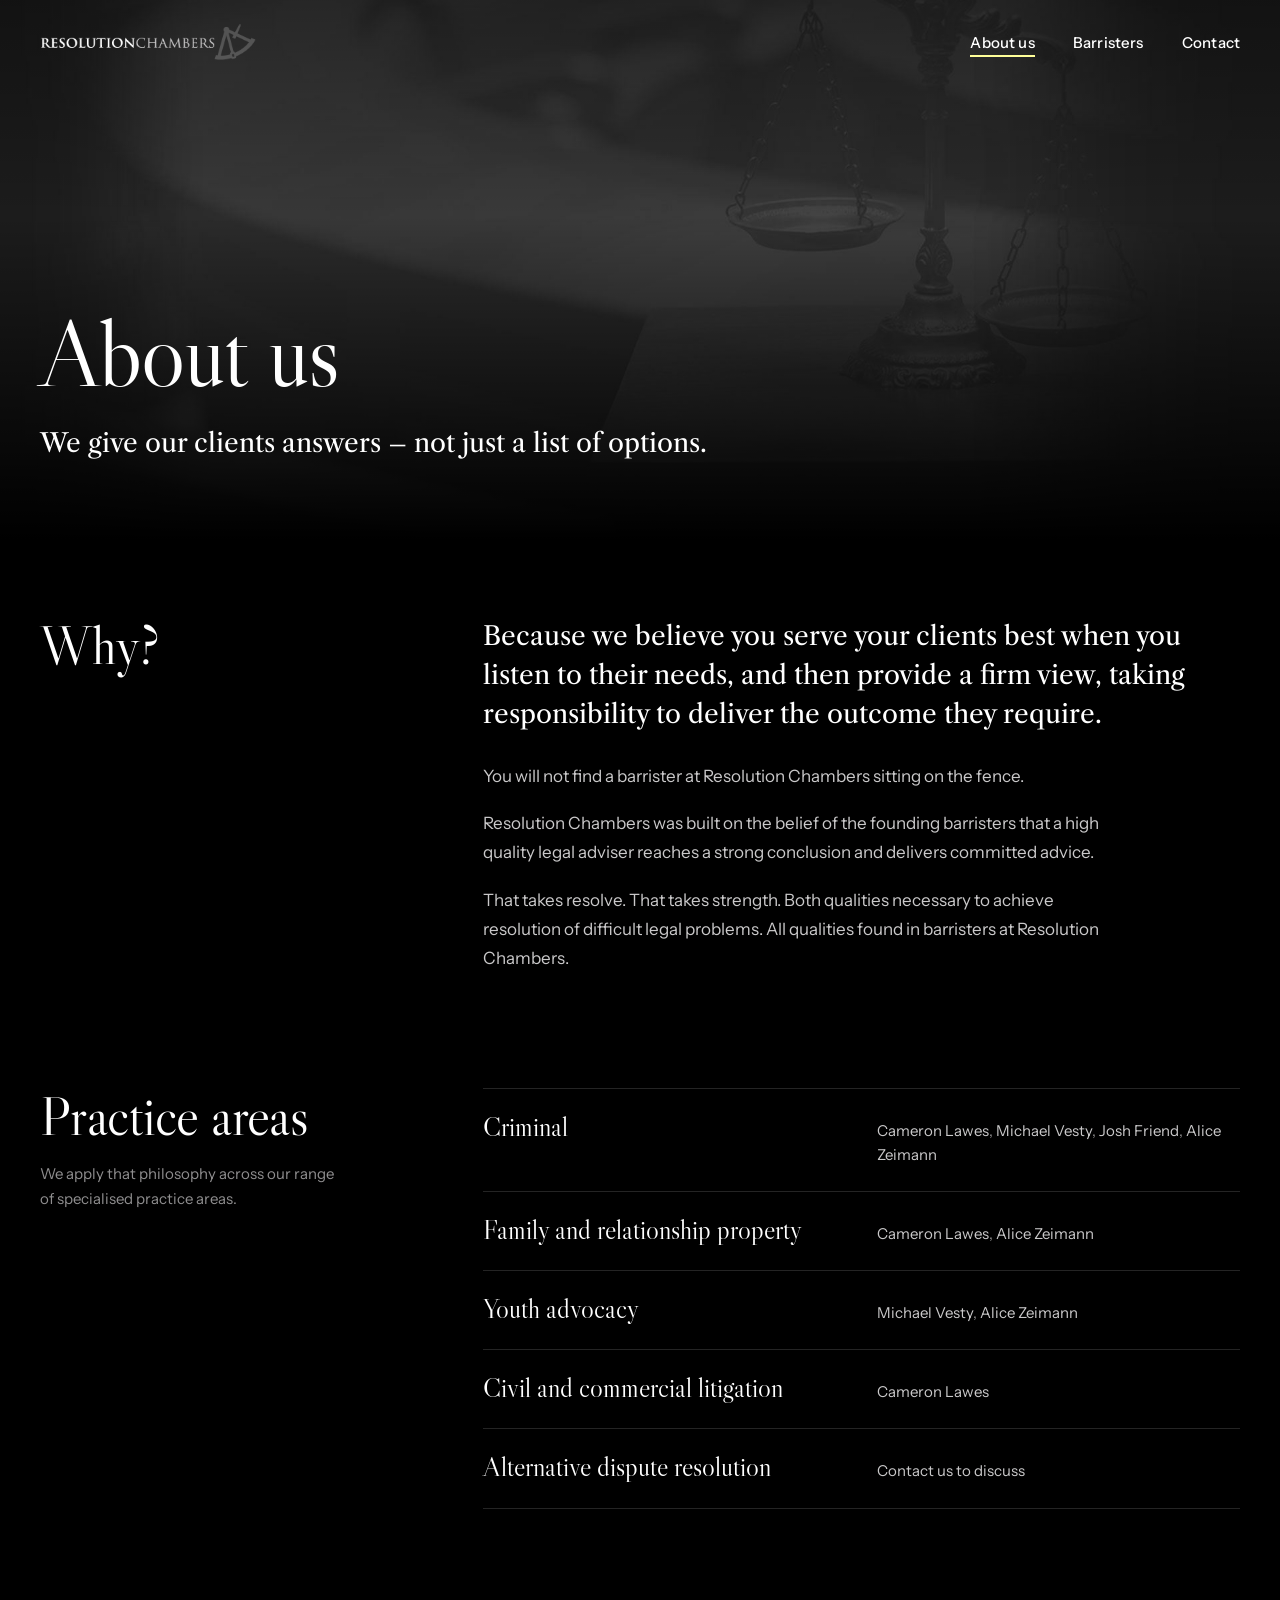
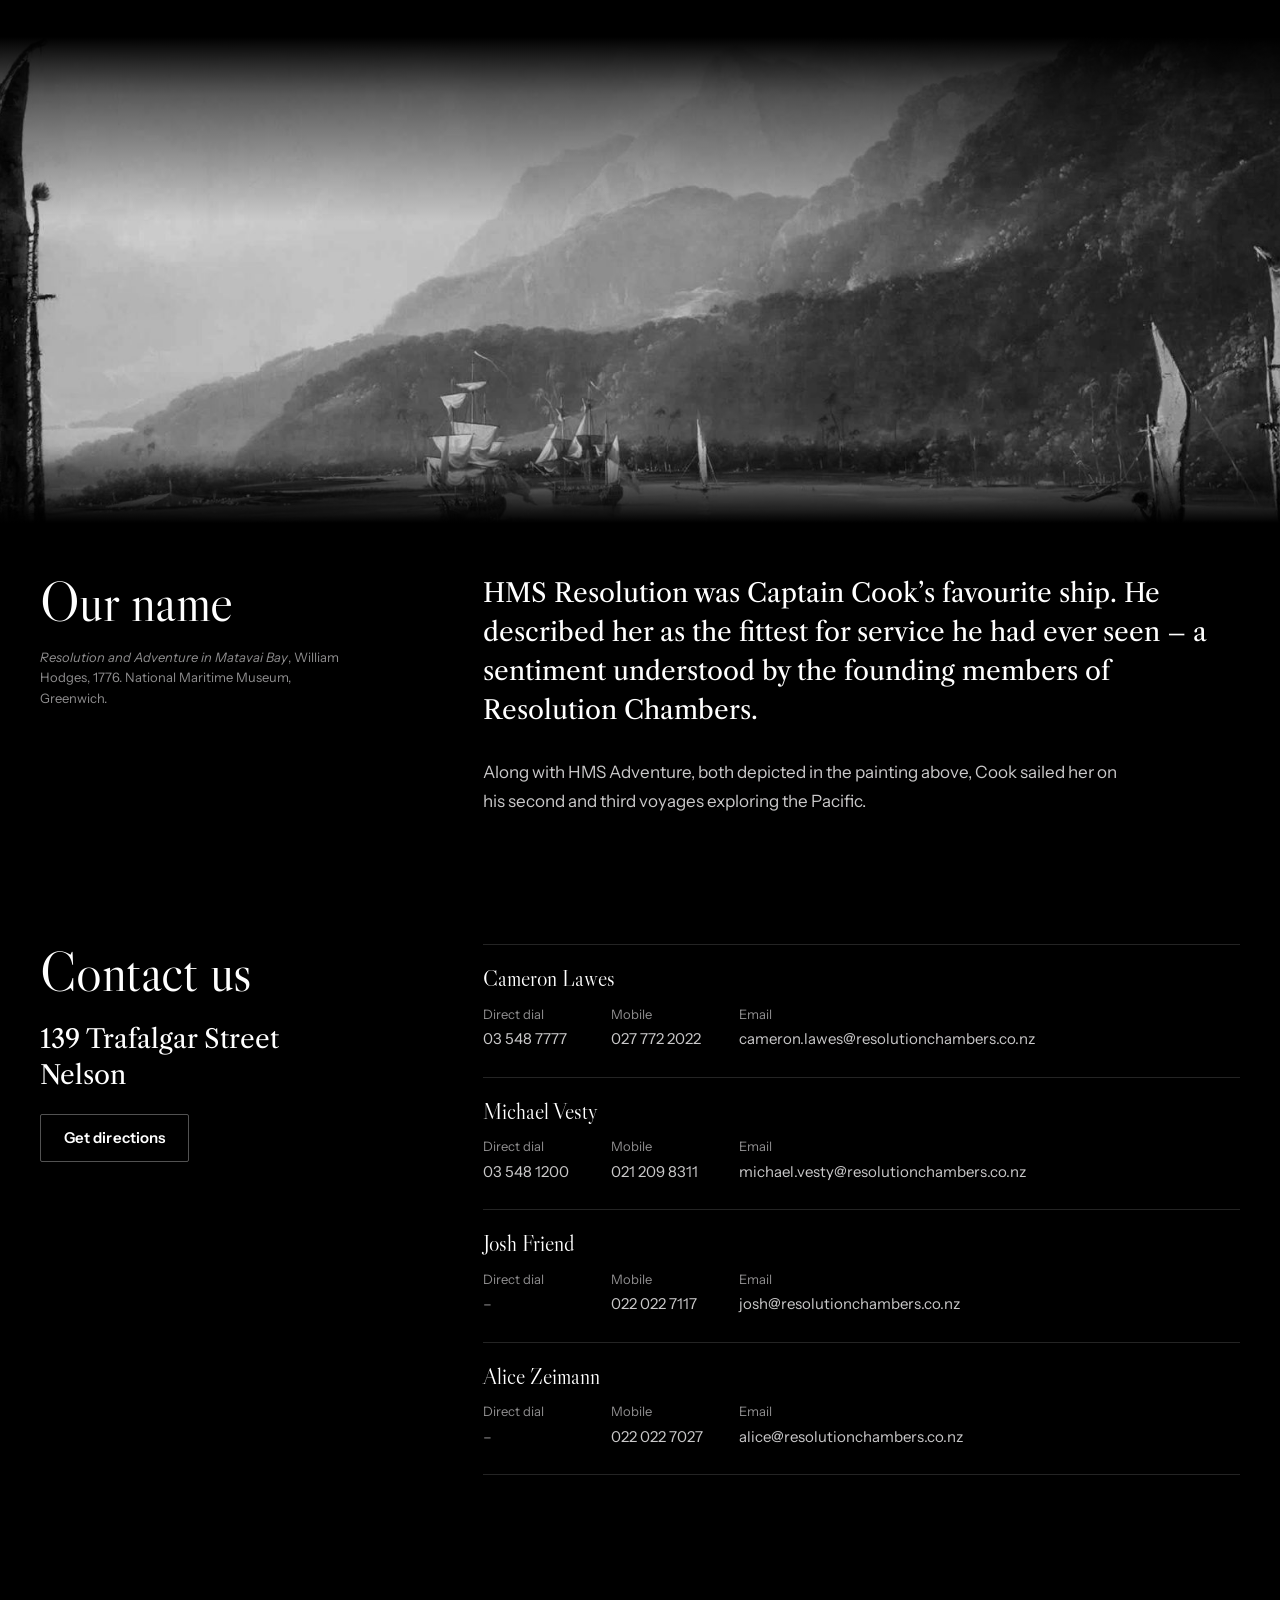
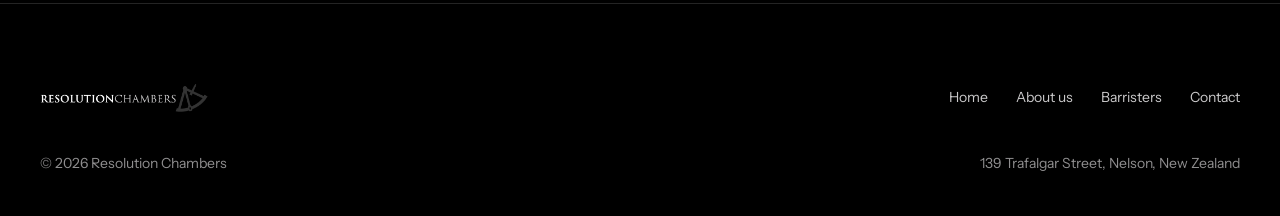
==== about-us/index.html @ 5c1d5c44 "Add Resolution Chambers website redesign Static rebuild of resolutionchambers.co.nz keeping the orig" ====
<!doctype html>
<html lang="en-NZ">
<head>
<meta charset="utf-8">
<meta name="viewport" content="width=device-width, initial-scale=1">
<title>About us | Resolution Chambers, Nelson</title>
<meta name="description" content="We give our clients answers – not just a list of options. Barristers at 139 Trafalgar Street, Nelson, New Zealand.">
<link rel="canonical" href="https://www.resolutionchambers.co.nz/about-us/">
<meta property="og:type" content="website">
<meta property="og:site_name" content="Resolution Chambers">
<meta property="og:title" content="About us | Resolution Chambers, Nelson">
<meta property="og:description" content="We give our clients answers – not just a list of options. Barristers at 139 Trafalgar Street, Nelson, New Zealand.">
<meta property="og:url" content="https://www.resolutionchambers.co.nz/about-us/">
<meta property="og:image" content="https://www.resolutionchambers.co.nz/assets/img/gavel.jpg">
<meta name="theme-color" content="#000000">
<meta name="google-site-verification" content="DSrnFOzZJb9479gYQ9J6IkPPPJF0Ms5piNQ1LV9JDBE">
<link rel="icon" href="../assets/img/favicon.png" type="image/png">
<link rel="apple-touch-icon" href="../assets/img/apple-touch-icon.png">
<link rel="preconnect" href="https://fonts.googleapis.com">
<link rel="preconnect" href="https://fonts.gstatic.com" crossorigin>
<link rel="stylesheet" href="https://fonts.googleapis.com/css2?family=Instrument+Sans:wght@400;500;600&amp;family=Libre+Caslon+Display&amp;family=Libre+Caslon+Text:ital@0;1&amp;display=swap">
<link rel="stylesheet" href="../assets/css/site.css">
<script>document.documentElement.classList.add('js');setTimeout(function(){document.documentElement.classList.add('is-ready')},2000);</script>
<script src="../assets/js/site.js" defer></script>
</head>
<body>
<a class="skip" href="#main">Skip to content</a>

<header class="site-header" data-header>
  <div class="wrap header-inner">
    <a class="brand" href="../"><img src="../assets/img/logo.png" alt="Resolution Chambers" width="600" height="100"></a>
    <nav class="nav" aria-label="Main">
      <ul>
          <li><a href="../about-us/" aria-current="page">About us</a></li>
          <li><a href="../barristers/">Barristers</a></li>
          <li><a href="../contact/">Contact</a></li>
      </ul>
    </nav>
    <button class="menu-toggle" type="button" aria-expanded="false" aria-controls="menu" data-menu-toggle>
      <span data-menu-label>Menu</span><span class="menu-icon" aria-hidden="true"></span>
    </button>
  </div>
</header>

<div class="menu" id="menu">
  <ul class="menu-links">
    <li><a href="../" style="--i:0">Home</a></li>
    <li><a href="../about-us/" aria-current="page" style="--i:1">About us</a></li>
    <li><a href="../barristers/" style="--i:2">Barristers</a></li>
    <li><a href="../contact/" style="--i:3">Contact</a></li>
  </ul>
  <div class="menu-foot">
    <address>139 Trafalgar Street, Nelson</address>
    <a class="link" href="https://www.google.com/maps/search/?api=1&amp;query=139+Trafalgar+Street+Nelson+New+Zealand" target="_blank" rel="noopener">Get directions</a>
  </div>
</div>

<main id="main">
  <section class="page-head">
    <div class="page-head-media"><img src="../assets/img/scales.jpg" alt="" width="1920" height="1200"></div>
    <div class="wrap">
      <h1>About us</h1>
      <p class="lede">We give our clients answers – not just a list of options.</p>
    </div>
  </section>

  <section class="section" aria-labelledby="why-title">
    <div class="wrap">
      <div class="split">
        <div class="split-head"><h2 id="why-title">Why?</h2></div>
        <div>
          <p class="lede">Because we believe you serve your clients best when you listen to their needs, and then provide a firm view, taking responsibility to deliver the outcome they require.</p>
          <div class="prose">
            <p>You will not find a barrister at Resolution Chambers sitting on the fence.</p>
            <p>Resolution Chambers was built on the belief of the founding barristers that a high quality legal adviser reaches a strong conclusion and delivers committed advice.</p>
            <p>That takes resolve. That takes strength. Both qualities necessary to achieve resolution of difficult legal problems. All qualities found in barristers at Resolution Chambers.</p>
          </div>
        </div>
      </div>
      <div class="split">
        <div class="split-head">
          <h2>Practice areas</h2>
          <p class="note">We apply that philosophy across our range of specialised practice areas.</p>
        </div>
        <ul class="areas">
        <li><span class="area-name">Criminal</span><span class="area-who"><a href="../cameron-lawes/">Cameron Lawes</a>, <a href="../michael-vesty/">Michael Vesty</a>, <a href="../josh-friend/">Josh Friend</a>, <a href="../alice-zeimann/">Alice Zeimann</a></span></li>
        <li><span class="area-name">Family and relationship property</span><span class="area-who"><a href="../cameron-lawes/">Cameron Lawes</a>, <a href="../alice-zeimann/">Alice Zeimann</a></span></li>
        <li><span class="area-name">Youth advocacy</span><span class="area-who"><a href="../michael-vesty/">Michael Vesty</a>, <a href="../alice-zeimann/">Alice Zeimann</a></span></li>
        <li><span class="area-name">Civil and commercial litigation</span><span class="area-who"><a href="../cameron-lawes/">Cameron Lawes</a></span></li>
        <li><span class="area-name">Alternative dispute resolution</span><span class="area-who"><a href="../contact/">Contact us to discuss</a></span></li>
      </ul>
      </div>
    </div>
  </section>

  <section class="ship" aria-labelledby="ship-title">
    <div class="ship-media">
      <img src="../assets/img/resolution-band.jpg" alt="HMS Resolution and HMS Adventure at anchor in Matavai Bay, Tahiti, beneath steep green mountains, with outrigger canoes nearby." width="2000" height="592" loading="lazy">
    </div>
    <div class="wrap split ship-body">
      <div class="split-head">
        <h2 id="ship-title">Our name</h2>
        <p class="caption"><em>Resolution and Adventure in Matavai Bay</em>, William Hodges, 1776. National Maritime Museum, Greenwich.</p>
      </div>
      <div>
        <p class="lede">HMS Resolution was Captain Cook’s favourite ship. He described her as the fittest for service he had ever seen – a sentiment understood by the founding members of Resolution Chambers.</p>
        <div class="prose"><p>Along with HMS Adventure, both depicted in the painting above, Cook sailed her on his second and third voyages exploring the Pacific.</p></div>
      </div>
    </div>
  </section>

  <section class="section" aria-labelledby="contact-title">
    <div class="wrap split">
      <div class="split-head visit">
        <h2 id="contact-title">Contact us</h2>
        <address>139 Trafalgar Street<br>Nelson</address>
        <div class="btn-row"><a class="btn btn--ghost" href="https://www.google.com/maps/search/?api=1&amp;query=139+Trafalgar+Street+Nelson+New+Zealand" target="_blank" rel="noopener">Get directions</a></div>
      </div>
      <div class="directory-wrap">
        <div class="dir-head" aria-hidden="true"><span>Barrister</span><span>Direct dial</span><span>Mobile</span><span>Email</span></div>
        <ul class="directory">
        <li class="dir-row">
          <p class="dir-name"><a href="../cameron-lawes/">Cameron Lawes</a></p>
          <p class="dir-item"><span class="dir-label">Direct dial</span><a href="tel:+6435487777">03 548 7777</a></p>
          <p class="dir-item"><span class="dir-label">Mobile</span><a href="tel:+64277722022">027 772 2022</a></p>
          <p class="dir-item dir-item--email"><span class="dir-label">Email</span><a href="mailto:cameron.lawes@resolutionchambers.co.nz">cameron.lawes@resolutionchambers.co.nz</a></p>
        </li>
        <li class="dir-row">
          <p class="dir-name"><a href="../michael-vesty/">Michael Vesty</a></p>
          <p class="dir-item"><span class="dir-label">Direct dial</span><a href="tel:+6435481200">03 548 1200</a></p>
          <p class="dir-item"><span class="dir-label">Mobile</span><a href="tel:+64212098311">021 209 8311</a></p>
          <p class="dir-item dir-item--email"><span class="dir-label">Email</span><a href="mailto:michael.vesty@resolutionchambers.co.nz">michael.vesty@resolutionchambers.co.nz</a></p>
        </li>
        <li class="dir-row">
          <p class="dir-name"><a href="../josh-friend/">Josh Friend</a></p>
          <p class="dir-item dir-item--empty"><span class="dir-label">Direct dial</span><span>–</span></p>
          <p class="dir-item"><span class="dir-label">Mobile</span><a href="tel:+64220227117">022 022 7117</a></p>
          <p class="dir-item dir-item--email"><span class="dir-label">Email</span><a href="mailto:josh@resolutionchambers.co.nz">josh@resolutionchambers.co.nz</a></p>
        </li>
        <li class="dir-row">
          <p class="dir-name"><a href="../alice-zeimann/">Alice Zeimann</a></p>
          <p class="dir-item dir-item--empty"><span class="dir-label">Direct dial</span><span>–</span></p>
          <p class="dir-item"><span class="dir-label">Mobile</span><a href="tel:+64220227027">022 022 7027</a></p>
          <p class="dir-item dir-item--email"><span class="dir-label">Email</span><a href="mailto:alice@resolutionchambers.co.nz">alice@resolutionchambers.co.nz</a></p>
        </li>
        </ul>
      </div>
    </div>
  </section>
</main>

<footer class="site-footer">
  <div class="wrap">
    <div class="footer-top">
      <a class="brand" href="../"><img src="../assets/img/logo.png" alt="Resolution Chambers" width="600" height="100" loading="lazy"></a>
      <nav class="footer-nav" aria-label="Footer">
        <ul>
          <li><a href="../">Home</a></li>
          <li><a href="../about-us/">About us</a></li>
          <li><a href="../barristers/">Barristers</a></li>
          <li><a href="../contact/">Contact</a></li>
        </ul>
      </nav>
    </div>
    <div class="footer-bottom">
      <p>© 2026 Resolution Chambers</p>
      <address>139 Trafalgar Street, Nelson, New Zealand</address>
    </div>
  </div>
</footer>
</body>
</html>
---- assets/css/site.css ----
/* ==========================================================================
   Resolution Chambers
   Palette carried over from the original site: black, white, logo grey and
   the pale yellow accent. Yellow is reserved for "you are here" and actions.
   ========================================================================== */

:root {
  --black: #000;
  --raised: #141414;
  --white: #fff;
  --stone: #cac9ca;        /* the grey of "CHAMBERS" in the logo */
  --ash: #8f8e8f;
  --lemon: #ffff99;        /* original accent */
  --rule: rgba(255, 255, 255, 0.14);
  --rule-strong: rgba(255, 255, 255, 0.32);

  --display: "Libre Caslon Display", "Libre Caslon Text", Georgia, "Times New Roman", serif;
  --serif: "Libre Caslon Text", Georgia, "Times New Roman", serif;
  --sans: "Instrument Sans", system-ui, -apple-system, "Segoe UI", Roboto, sans-serif;

  --h1: clamp(2.875rem, 1.5rem + 5.4vw, 6.25rem);
  --h2: clamp(2.125rem, 1.55rem + 2.3vw, 3.5rem);
  --h3: clamp(1.375rem, 1.2rem + 0.6vw, 1.75rem);
  --lede: clamp(1.25rem, 1.1rem + 0.7vw, 1.625rem);

  --wrap: 1240px;
  --gutter: clamp(16px, 4vw, 40px);
  --section: clamp(72px, 10vw, 144px);
  --header-h: 72px;

  --ease-out: cubic-bezier(0.22, 1, 0.36, 1);
  --ease-in: cubic-bezier(0.55, 0, 1, 0.45);
}

@media (min-width: 768px) {
  :root { --header-h: 84px; }
}

/* Base ------------------------------------------------------------------- */

*, *::before, *::after { box-sizing: border-box; }

html {
  -webkit-text-size-adjust: 100%;
  text-size-adjust: 100%;
  background: var(--black);
}

body {
  margin: 0;
  background: var(--black);
  color: var(--stone);
  font: 400 1.0625rem/1.7 var(--sans);
  -webkit-font-smoothing: antialiased;
  -moz-osx-font-smoothing: grayscale;
  overflow-x: clip;
}

img { display: block; max-width: 100%; height: auto; }
a { color: inherit; }
p, figure, blockquote, address { margin: 0; }
address { font-style: normal; }

h1, h2, h3 {
  margin: 0;
  color: var(--white);
  font-family: var(--display);
  font-weight: 400;
  text-wrap: balance;
}

::selection { background: var(--lemon); color: var(--black); }

:focus-visible {
  outline: 2px solid var(--lemon);
  outline-offset: 4px;
  border-radius: 1px;
}

.sr-only {
  position: absolute !important;
  width: 1px; height: 1px;
  padding: 0; margin: -1px;
  overflow: hidden; clip: rect(0 0 0 0);
  white-space: nowrap; border: 0;
}

.skip {
  position: fixed;
  top: 12px; left: 12px;
  z-index: 100;
  padding: 10px 16px;
  background: var(--lemon);
  color: var(--black);
  font-weight: 600;
  text-decoration: none;
  transform: translateY(-160%);
  transition: transform 0.2s var(--ease-out);
}
.skip:focus-visible { transform: none; }

.wrap {
  width: 100%;
  max-width: calc(var(--wrap) + var(--gutter) * 2);
  margin-inline: auto;
  padding-inline: var(--gutter);
}

/* Page-to-page cross-fade (browsers without support just navigate) */
@view-transition { navigation: auto; }
::view-transition-old(root) { animation: vt-out 0.18s var(--ease-in) both; }
::view-transition-new(root) { animation: vt-in 0.36s var(--ease-out) both; }
@keyframes vt-out { to { opacity: 0; } }
@keyframes vt-in { from { opacity: 0; } }

/* Links & buttons ---------------------------------------------------------- */

.link,
.prose a {
  color: var(--white);
  text-decoration: underline;
  text-decoration-thickness: 1px;
  text-underline-offset: 0.24em;
  text-decoration-color: rgba(255, 255, 153, 0.45);
  transition: text-decoration-color 0.2s ease;
}

@media (hover: hover) {
  .link:hover,
  .prose a:hover { text-decoration-color: var(--lemon); }
}

.btn {
  display: inline-flex;
  align-items: center;
  justify-content: center;
  min-height: 48px;
  max-width: 100%;
  padding: 0.8em 1.5em;
  border: 1px solid transparent;
  border-radius: 2px;
  font: 600 0.9375rem/1.2 var(--sans);
  letter-spacing: 0.01em;
  text-decoration: none;
  white-space: nowrap;
  cursor: pointer;
  transition: transform 0.16s var(--ease-out), background-color 0.2s ease, border-color 0.2s ease;
}

.btn:active { transform: translateY(1px) scale(0.985); }

.btn--primary { background: var(--lemon); color: var(--black); }
.btn--ghost { border-color: var(--rule-strong); color: var(--white); }

@media (hover: hover) {
  .btn--primary:hover { background: var(--white); }
  .btn--ghost:hover { border-color: var(--white); background: rgba(255, 255, 255, 0.06); }
}

.btn-row {
  display: flex;
  flex-wrap: wrap;
  gap: 12px;
}

/* Header ------------------------------------------------------------------ */

.site-header {
  position: fixed;
  inset: 0 0 auto;
  z-index: 50;
  view-transition-name: site-header;
}

.site-header::before {
  content: "";
  position: absolute;
  inset: 0;
  z-index: -1;
  background: rgba(0, 0, 0, 0.8);
  -webkit-backdrop-filter: saturate(1.1) blur(14px);
  backdrop-filter: saturate(1.1) blur(14px);
  border-bottom: 1px solid var(--rule);
  opacity: 0;
  transition: opacity 0.35s var(--ease-out);
}

.site-header.is-scrolled::before { opacity: 1; }
.menu-open .site-header::before { opacity: 0; }

.header-inner {
  display: flex;
  align-items: center;
  justify-content: space-between;
  gap: 24px;
  height: var(--header-h);
}

.brand {
  display: inline-flex;
  align-items: center;
  min-height: 44px;
  flex-shrink: 1;
  min-width: 0;
}

.brand img {
  height: 28px;
  width: auto;
}

@media (min-width: 768px) {
  .brand img { height: 36px; }
}

.nav { display: none; }

.nav ul {
  display: flex;
  gap: clamp(24px, 3vw, 44px);
  margin: 0;
  padding: 0;
  list-style: none;
}

.nav a {
  position: relative;
  display: inline-flex;
  align-items: center;
  min-height: 44px;
  color: var(--white);
  font: 500 0.9375rem/1 var(--sans);
  letter-spacing: 0.01em;
  text-decoration: none;
}

/* The original site marked the current page with a yellow underline; kept. */
.nav a::after {
  content: "";
  position: absolute;
  left: 0; right: 0; bottom: 7px;
  height: 2px;
  background: var(--lemon);
  transform: scaleX(0);
  transform-origin: left center;
  transition: transform 0.35s var(--ease-out);
}

.nav a[aria-current]::after { transform: scaleX(1); }

@media (hover: hover) {
  .nav a:hover::after { transform: scaleX(1); }
}

.nav a:active { opacity: 0.7; }

.menu-toggle {
  display: inline-flex;
  align-items: center;
  gap: 12px;
  min-height: 44px;
  margin-right: -4px;
  padding: 0 4px;
  border: 0;
  background: none;
  color: var(--white);
  font: 500 0.9375rem/1 var(--sans);
  cursor: pointer;
}

.menu-icon {
  position: relative;
  width: 22px;
  height: 10px;
}

.menu-icon::before,
.menu-icon::after {
  content: "";
  position: absolute;
  left: 0;
  width: 100%;
  height: 1.5px;
  background: currentColor;
  transition: transform 0.35s var(--ease-out);
}

.menu-icon::before { top: 0; }
.menu-icon::after { bottom: 0; }

.menu-toggle[aria-expanded="true"] .menu-icon::before { transform: translateY(4.25px) rotate(45deg); }
.menu-toggle[aria-expanded="true"] .menu-icon::after { transform: translateY(-4.25px) rotate(-45deg); }

@media (min-width: 768px) {
  .nav { display: block; }
  .menu-toggle { display: none; }
}

/* Mobile menu ------------------------------------------------------------- */

.menu {
  position: fixed;
  inset: 0;
  z-index: 40;
  display: flex;
  flex-direction: column;
  justify-content: space-between;
  gap: 32px;
  padding: calc(var(--header-h) + 24px) var(--gutter) 32px;
  background: var(--black);
  overflow-y: auto;
  opacity: 0;
  visibility: hidden;
  transition: opacity 0.2s var(--ease-in), visibility 0s linear 0.2s;
}

.menu.is-open {
  opacity: 1;
  visibility: visible;
  transition: opacity 0.3s var(--ease-out), visibility 0s;
}

.menu-links {
  margin: 0;
  padding: 0;
  list-style: none;
}

.menu-links a {
  display: inline-block;
  padding: 6px 0;
  color: var(--white);
  font: 400 clamp(2.25rem, 9vw, 3rem)/1.15 var(--display);
  text-decoration: none;
  opacity: 0;
  transform: translateY(14px);
  transition: opacity 0.2s var(--ease-in), transform 0.2s var(--ease-in);
}

.menu-links a[aria-current] {
  text-decoration: underline;
  text-decoration-color: var(--lemon);
  text-decoration-thickness: 2px;
  text-underline-offset: 0.2em;
}

.menu.is-open .menu-links a {
  opacity: 1;
  transform: none;
  transition: opacity 0.5s var(--ease-out), transform 0.5s var(--ease-out);
  transition-delay: calc(var(--i, 0) * 45ms + 60ms);
}

.menu-foot {
  display: grid;
  gap: 16px;
  padding-top: 24px;
  border-top: 1px solid var(--rule);
  font-size: 0.9375rem;
}

@media (min-width: 768px) {
  .menu { display: none; }
}

/* Hero -------------------------------------------------------------------- */

.hero {
  position: relative;
  isolation: isolate;
  display: flex;
  align-items: flex-end;
  min-height: max(620px, min(100svh, 1000px));
  overflow: hidden;
}

.hero-media {
  position: absolute;
  inset: 0;
  z-index: -1;
}

.hero-media img {
  width: 100%;
  height: 100%;
  object-fit: cover;
  object-position: 72% 30%;
}

.hero-media::after {
  content: "";
  position: absolute;
  inset: 0;
  background:
    linear-gradient(180deg, rgba(0, 0, 0, 0.55) 0%, rgba(0, 0, 0, 0) 20%, rgba(0, 0, 0, 0.35) 55%, #000 100%),
    linear-gradient(90deg, rgba(0, 0, 0, 0.7) 0%, rgba(0, 0, 0, 0.25) 60%, rgba(0, 0, 0, 0) 100%);
}

@media (min-width: 900px) {
  .hero-media::after {
    background:
      linear-gradient(180deg, rgba(0, 0, 0, 0.5) 0%, rgba(0, 0, 0, 0) 18%, rgba(0, 0, 0, 0) 60%, #000 100%),
      linear-gradient(90deg, rgba(0, 0, 0, 0.9) 0%, rgba(0, 0, 0, 0.62) 38%, rgba(0, 0, 0, 0.1) 72%, rgba(0, 0, 0, 0) 100%);
  }
}

.hero-inner {
  padding-top: calc(var(--header-h) + 48px);
}

.hero-title {
  font-size: var(--h1);
  line-height: 1;
  letter-spacing: -0.012em;
  text-wrap: initial;
}

.hero-title .line {
  display: block;
  overflow: hidden;
  padding-bottom: 0.1em;
  margin-bottom: -0.1em;
}

.hero-title .line > span { display: block; }

.hero-sub {
  max-width: 40ch;
  margin-top: 28px;
  font-size: clamp(1.0625rem, 1rem + 0.3vw, 1.25rem);
  line-height: 1.6;
}

.hero-actions { margin-top: 32px; }

.hero-foot {
  display: flex;
  flex-wrap: wrap;
  justify-content: space-between;
  gap: 8px 24px;
  margin-top: clamp(56px, 9vh, 104px);
  padding: 20px 0 28px;
  border-top: 1px solid var(--rule);
  font-size: 0.9375rem;
}

.hero-foot address { color: var(--white); }

/* Hero entrance: the one orchestrated moment on the site */
.js .hero-title .line > span { transform: translateY(105%); }
.js .hero-fade { opacity: 0; transform: translateY(10px); }
.js .hero-media img { transform: scale(1.06); }

.js.is-ready .hero-title .line > span {
  transform: none;
  transition: transform 1.1s var(--ease-out);
  transition-delay: calc(var(--i, 0) * 90ms + 80ms);
}

.js.is-ready .hero-fade {
  opacity: 1;
  transform: none;
  transition: opacity 0.9s var(--ease-out) 0.55s, transform 0.9s var(--ease-out) 0.55s;
}

.js.is-ready .hero-media img {
  transform: none;
  transition: transform 2.6s var(--ease-out);
}

/* Inner page head --------------------------------------------------------- */

.page-head {
  position: relative;
  isolation: isolate;
  display: flex;
  align-items: flex-end;
  min-height: clamp(400px, 60vh, 620px);
  padding: calc(var(--header-h) + 48px) 0 clamp(48px, 6vw, 80px);
  overflow: hidden;
}

.page-head-media {
  position: absolute;
  inset: 0;
  z-index: -1;
}

.page-head-media img {
  width: 100%;
  height: 100%;
  object-fit: cover;
  object-position: 0% 40%;
  transform: scaleX(-1);   /* puts the scales on the right, away from the text */
}

.page-head-media::after {
  content: "";
  position: absolute;
  inset: 0;
  background: linear-gradient(180deg, rgba(0, 0, 0, 0.35) 0%, rgba(0, 0, 0, 0) 40%, #000 100%);
}

.page-head h1 {
  font-size: var(--h1);
  line-height: 1;
  letter-spacing: -0.012em;
}

.page-head .lede { margin-top: 24px; max-width: 30em; }

/* Sections & editorial grid ---------------------------------------------- */

.section { padding-block: var(--section); }
.section + .section { padding-top: 0; }
.page-head + .section { padding-top: clamp(40px, 6vw, 88px); }

[id] { scroll-margin-top: calc(var(--header-h) + 16px); }

@media (prefers-reduced-motion: no-preference) {
  html { scroll-behavior: smooth; }
}

.split {
  display: grid;
  gap: 28px 64px;
}

.split + .split { margin-top: clamp(72px, 9vw, 128px); }

@media (min-width: 960px) {
  .split { grid-template-columns: minmax(0, 4fr) minmax(0, 8fr); }
}

.split-head h2 {
  font-size: var(--h2);
  line-height: 1.05;
  letter-spacing: -0.01em;
}

.split-head .note {
  margin-top: 16px;
  max-width: 30ch;
  color: var(--ash);
  font-size: 0.9375rem;
}

.lede {
  color: var(--white);
  font-family: var(--serif);
  font-size: var(--lede);
  line-height: 1.5;
  max-width: 32em;
}

.prose { max-width: 38em; }
.prose p + p,
.prose p + ul,
.prose ul + p { margin-top: 1.1em; }
.lede + .prose { margin-top: 28px; }
.prose + .btn-row,
.lede + .btn-row { margin-top: 36px; }

.prose h2 {
  margin: 2.2em 0 0.7em;
  font-size: var(--h3);
  line-height: 1.2;
}

.prose > h2:first-child { margin-top: 0; }

.prose ul {
  margin: 0;
  padding: 0;
  list-style: none;
}

.prose li {
  position: relative;
  padding-left: 1.4em;
}

.prose li + li { margin-top: 0.6em; }

.prose li::before {
  content: "";
  position: absolute;
  left: 0;
  top: 0.85em;
  width: 0.7em;
  height: 1px;
  background: var(--ash);
}

/* Practice areas ----------------------------------------------------------- */

.areas {
  margin: 0;
  padding: 0;
  list-style: none;
  border-top: 1px solid var(--rule);
}

.areas li {
  display: grid;
  gap: 6px 32px;
  padding: 22px 0 24px;
  border-bottom: 1px solid var(--rule);
}

@media (min-width: 640px) {
  .areas li {
    grid-template-columns: minmax(0, 1fr) minmax(0, 1fr);
    align-items: baseline;
  }
}

.area-name {
  color: var(--white);
  font: 400 var(--h3)/1.2 var(--display);
}

.area-who {
  color: var(--ash);
  font-size: 0.9375rem;
  line-height: 1.6;
}

.area-who a {
  color: var(--stone);
  text-decoration: none;
  background-image: linear-gradient(var(--lemon), var(--lemon));
  background-size: 0% 1px;
  background-position: 0 100%;
  background-repeat: no-repeat;
  transition: background-size 0.3s var(--ease-out);
}

@media (hover: hover) {
  .area-who a:hover { color: var(--white); background-size: 100% 1px; }
}

/* Barristers --------------------------------------------------------------- */

.people {
  display: grid;
  grid-template-columns: repeat(2, minmax(0, 1fr));
  gap: 44px 16px;
  margin: 0;
  padding: 0;
  list-style: none;
}

@media (min-width: 900px) {
  .people { gap: 56px 28px; }
  .people--four { grid-template-columns: repeat(4, minmax(0, 1fr)); }
  .people--three { grid-template-columns: repeat(3, minmax(0, 1fr)); }
}

.split + .people { margin-top: clamp(40px, 5vw, 64px); }

.person { position: relative; }

.portrait {
  position: relative;
  aspect-ratio: 4 / 5;
  overflow: hidden;
  background: var(--raised);
}

.portrait img {
  width: 100%;
  height: 100%;
  object-fit: cover;
  object-position: 50% 14%;
  filter: brightness(0.9);
  transition: filter 0.5s var(--ease-out);
}

/* Stand-in for barristers without a photograph yet */
.portrait--mono {
  display: grid;
  place-items: center;
  border: 1px solid var(--rule);
  background:
    radial-gradient(90% 70% at 30% 22%, rgba(255, 255, 255, 0.07) 0%, rgba(255, 255, 255, 0) 70%),
    #0d0d0d;
}

.portrait--mono span {
  color: var(--stone);
  font: 400 clamp(2.5rem, 7vw, 4.5rem)/1 var(--display);
  letter-spacing: 0.06em;
}

.person-name {
  margin-top: 18px;
  font-size: clamp(1.25rem, 1.1rem + 0.5vw, 1.625rem);
  line-height: 1.2;
}

.person-name a {
  color: var(--white);
  text-decoration: none;
  text-decoration-thickness: 1px;
  text-underline-offset: 0.2em;
  text-decoration-color: var(--lemon);
}

.person-name a::after {
  content: "";
  position: absolute;
  inset: 0;
}

.person-role {
  margin-top: 6px;
  color: var(--stone);
  font-size: 0.875rem;
  line-height: 1.5;
}

.person-meta {
  margin-top: 2px;
  color: var(--ash);
  font-size: 0.875rem;
  line-height: 1.5;
}

@media (hover: hover) {
  .person:hover .portrait img { filter: brightness(1); }
  .person:hover .person-name a { text-decoration-line: underline; }
}

.person:has(a:focus-visible) .portrait { outline: 2px solid var(--lemon); outline-offset: 4px; }
.person-name a:focus-visible { outline: none; }

/* The ship ----------------------------------------------------------------- */

.ship-media {
  position: relative;
  height: clamp(240px, 38vw, 580px);
}

.ship-media img {
  width: 100%;
  height: 100%;
  object-fit: cover;
  object-position: 40% 70%;
  filter: brightness(0.8) contrast(1.06);
}

.ship-media::after {
  content: "";
  position: absolute;
  inset: 0;
  background: linear-gradient(180deg, #000 0%, rgba(0, 0, 0, 0.55) 12%, rgba(0, 0, 0, 0) 38%, rgba(0, 0, 0, 0) 84%, #000 100%);
}

.caption {
  margin-top: 16px;
  max-width: 34ch;
  color: var(--ash);
  font-size: 0.8125rem;
  line-height: 1.55;
}

.ship-body { padding-top: clamp(32px, 4vw, 56px); }

/* Directory of direct lines ---------------------------------------------- */

.directory-wrap { container-type: inline-size; }

.directory {
  margin: 0;
  padding: 0;
  list-style: none;
  border-top: 1px solid var(--rule);
}

.dir-head { display: none; }

.dir-row {
  display: grid;
  grid-template-columns: repeat(2, minmax(0, 1fr));
  gap: 12px 16px;
  padding: 20px 0 22px;
  border-bottom: 1px solid var(--rule);
}

.dir-name {
  grid-column: 1 / -1;
  color: var(--white);
  font: 400 1.375rem/1.25 var(--display);
}

.dir-name a { text-decoration: none; }

@media (hover: hover) {
  .dir-name a:hover {
    text-decoration: underline;
    text-decoration-color: var(--lemon);
    text-decoration-thickness: 1px;
    text-underline-offset: 0.2em;
  }
}

.dir-item {
  display: grid;
  min-width: 0;
  font-size: 0.9375rem;
  line-height: 1.5;
}

.dir-item--email { grid-column: 1 / -1; }
.dir-item--empty { display: none; }

.dir-label {
  color: var(--ash);
  font-size: 0.8125rem;
}

.dir-item a {
  justify-self: start;
  padding-block: 4px;
  color: var(--stone);
  text-decoration: none;
  overflow-wrap: anywhere;
}

@media (hover: hover) {
  .dir-item a:hover {
    color: var(--white);
    text-decoration: underline;
    text-decoration-color: var(--lemon);
    text-underline-offset: 0.22em;
  }
}

@container (min-width: 540px) {
  .dir-row { grid-template-columns: 7rem 7rem minmax(0, 1fr); }
  .dir-item--email { grid-column: auto; }
  .dir-item--empty { display: grid; color: var(--ash); }
}

@container (min-width: 760px) {
  .dir-head,
  .dir-row {
    display: grid;
    grid-template-columns: minmax(0, 1fr) 7rem 7rem 19.5rem;
    gap: 24px;
    align-items: center;
  }

  .dir-head {
    padding: 0 0 12px;
    color: var(--ash);
    font-size: 0.8125rem;
  }

  .directory { border-top: 0; }
  .dir-head { border-bottom: 1px solid var(--rule); }
  .dir-row { padding: 16px 0; }
  .dir-name { grid-column: auto; font-size: 1.25rem; }
  .dir-item--email { grid-column: auto; }
  .dir-item--empty { display: grid; color: var(--ash); }
  .dir-label { position: absolute; width: 1px; height: 1px; overflow: hidden; clip: rect(0 0 0 0); white-space: nowrap; }
}

.visit {
  display: grid;
  gap: 20px;
  align-content: start;
}

.visit address {
  color: var(--white);
  font: 400 var(--lede)/1.4 var(--serif);
}

/* Contact page map --------------------------------------------------------- */

.map {
  position: relative;
  aspect-ratio: 4 / 3;
  overflow: hidden;
  border: 1px solid var(--rule);
  background: var(--raised);
}

@media (min-width: 960px) {
  .map { aspect-ratio: 16 / 10; }
}

.map iframe {
  position: absolute;
  inset: 0;
  width: 100%;
  height: 100%;
  border: 0;
  filter: grayscale(1) invert(0.9) contrast(0.9) brightness(0.95);
}

/* Profile ------------------------------------------------------------------ */

.profile {
  padding-top: calc(var(--header-h) + clamp(28px, 5vw, 64px));
  padding-bottom: var(--section);
}

.crumbs {
  margin-bottom: clamp(28px, 5vw, 56px);
  color: var(--ash);
  font-size: 0.875rem;
}

.crumbs ol {
  display: flex;
  flex-wrap: wrap;
  gap: 8px;
  margin: 0;
  padding: 0;
  list-style: none;
}

.crumbs li + li::before {
  content: "/";
  margin-right: 8px;
  color: var(--rule-strong);
}

.crumbs a {
  color: var(--stone);
  text-decoration: none;
}

@media (hover: hover) {
  .crumbs a:hover { color: var(--white); text-decoration: underline; text-decoration-color: var(--lemon); text-underline-offset: 0.22em; }
}

.profile-grid {
  display: grid;
  gap: 40px;
  grid-template-areas: "intro" "aside" "body";
}

.profile-intro { grid-area: intro; }
.profile-aside { grid-area: aside; }
.profile-body { grid-area: body; }

@media (min-width: 960px) {
  .profile-grid {
    grid-template-columns: minmax(0, 4fr) minmax(0, 7fr);
    grid-template-areas:
      "aside intro"
      "aside body";
    grid-template-rows: auto 1fr;
    column-gap: clamp(56px, 7vw, 112px);
    row-gap: 48px;
  }

  .profile-aside {
    position: sticky;
    top: calc(var(--header-h) + 28px);
    align-self: start;
  }
}

.profile-intro h1 {
  font-size: clamp(2.75rem, 1.5rem + 4.4vw, 5.25rem);
  line-height: 1;
  letter-spacing: -0.012em;
}

.profile-role {
  margin-top: 14px;
  color: var(--stone);
  font-size: 1.0625rem;
}

.profile-intro .btn-row { margin-top: 28px; }

.practice {
  margin-top: 36px;
}

.practice h2 {
  margin-bottom: 12px;
  color: var(--ash);
  font: 500 0.875rem/1.4 var(--sans);
}

.practice ul {
  margin: 0;
  padding: 0;
  list-style: none;
  border-top: 1px solid var(--rule);
}

.practice li {
  padding: 12px 0;
  border-bottom: 1px solid var(--rule);
  color: var(--white);
  font: 400 1.25rem/1.35 var(--serif);
}

.profile-aside .portrait { aspect-ratio: 1 / 1.07; max-width: 320px; }

@media (min-width: 960px) {
  .profile-aside .portrait { max-width: none; }
}
.profile-aside .portrait img { object-position: 50% 20%; filter: none; }

.contact-list {
  margin: 24px 0 0;
  border-top: 1px solid var(--rule);
}

.contact-list div {
  display: flex;
  flex-wrap: wrap;
  gap: 2px 16px;
  padding: 10px 0;
  border-bottom: 1px solid var(--rule);
  font-size: 0.9375rem;
}

.contact-list dt {
  flex: 0 0 6.5em;
  color: var(--ash);
}

.contact-list dd {
  flex: 1 1 max-content;
  margin: 0;
  min-width: 0;
  overflow-wrap: anywhere;
}

.contact-list a {
  color: var(--stone);
  text-decoration: none;
}

@media (hover: hover) {
  .contact-list a:hover { color: var(--white); text-decoration: underline; text-decoration-color: var(--lemon); text-underline-offset: 0.22em; }
}

.legal-aid {
  margin-top: 16px;
  color: var(--stone);
  font-size: 0.9375rem;
}

.profile-aside .btn-row { margin-top: 24px; }

/* Quick-contact buttons: top of the page on phones, beside the photo on desktop */
.only-wide { display: none; }

@media (min-width: 960px) {
  .only-narrow { display: none; }
  .only-wide { display: flex; }
}

.others {
  margin-top: var(--section);
  padding-top: clamp(48px, 6vw, 72px);
  border-top: 1px solid var(--rule);
}

.others h2 {
  margin-bottom: clamp(28px, 4vw, 44px);
  font-size: var(--h3);
}

/* Footer ------------------------------------------------------------------- */

.site-footer {
  padding: clamp(48px, 6vw, 72px) 0 40px;
  border-top: 1px solid var(--rule);
  font-size: 0.875rem;
}

.footer-top {
  display: flex;
  flex-wrap: wrap;
  align-items: center;
  justify-content: space-between;
  gap: 24px 40px;
}

.footer-top .brand img { height: 28px; }

.footer-nav ul {
  display: flex;
  flex-wrap: wrap;
  gap: 4px 28px;
  margin: 0;
  padding: 0;
  list-style: none;
}

.footer-nav a {
  display: inline-flex;
  align-items: center;
  min-height: 44px;
  color: var(--stone);
  text-decoration: none;
}

@media (hover: hover) {
  .footer-nav a:hover { color: var(--white); }
}

.footer-bottom {
  display: flex;
  flex-wrap: wrap;
  justify-content: space-between;
  gap: 8px 24px;
  margin-top: 32px;
  color: var(--ash);
}

/* Reduced motion ----------------------------------------------------------- */

@media (prefers-reduced-motion: reduce) {
  @view-transition { navigation: none; }

  *, *::before, *::after {
    transition-duration: 0.01ms !important;
    transition-delay: 0s !important;
    animation-duration: 0.01ms !important;
  }

  .js .hero-title .line > span,
  .js .hero-fade,
  .js .hero-media img {
    opacity: 1;
    transform: none;
  }
}
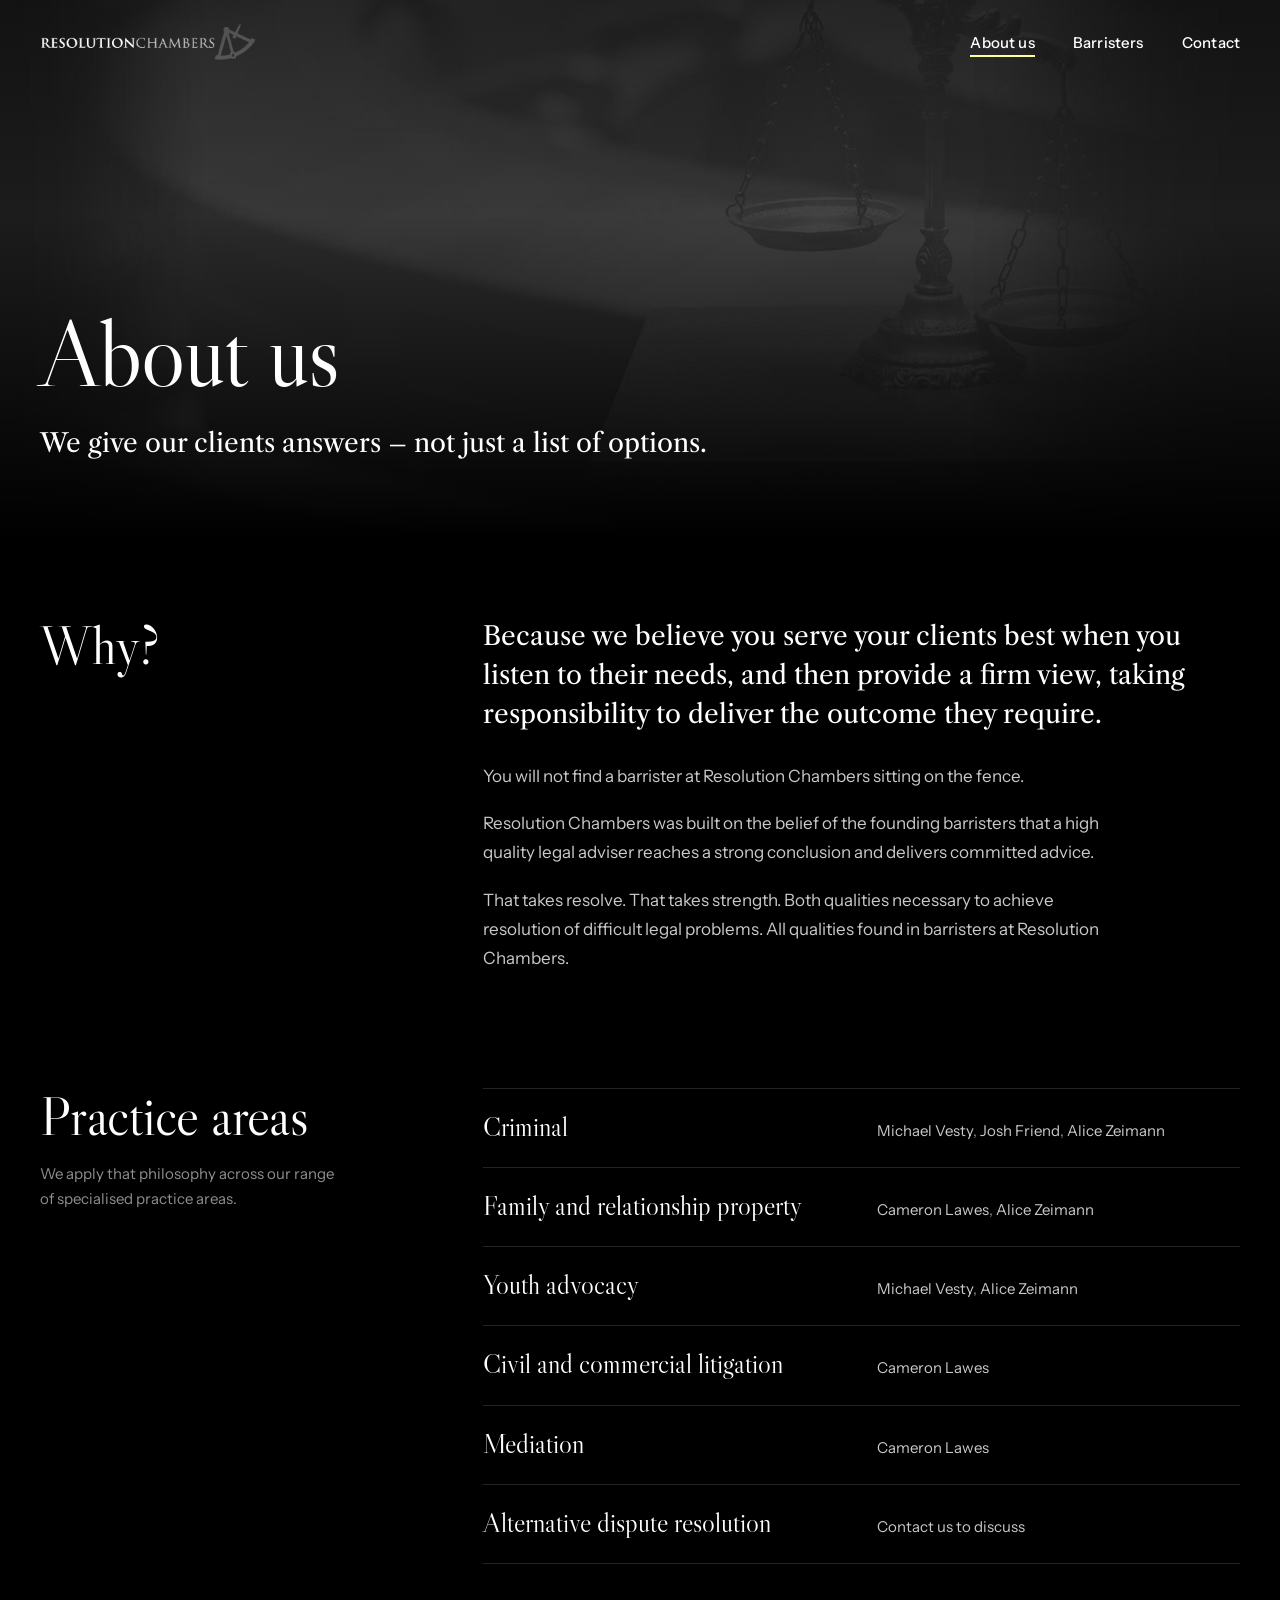
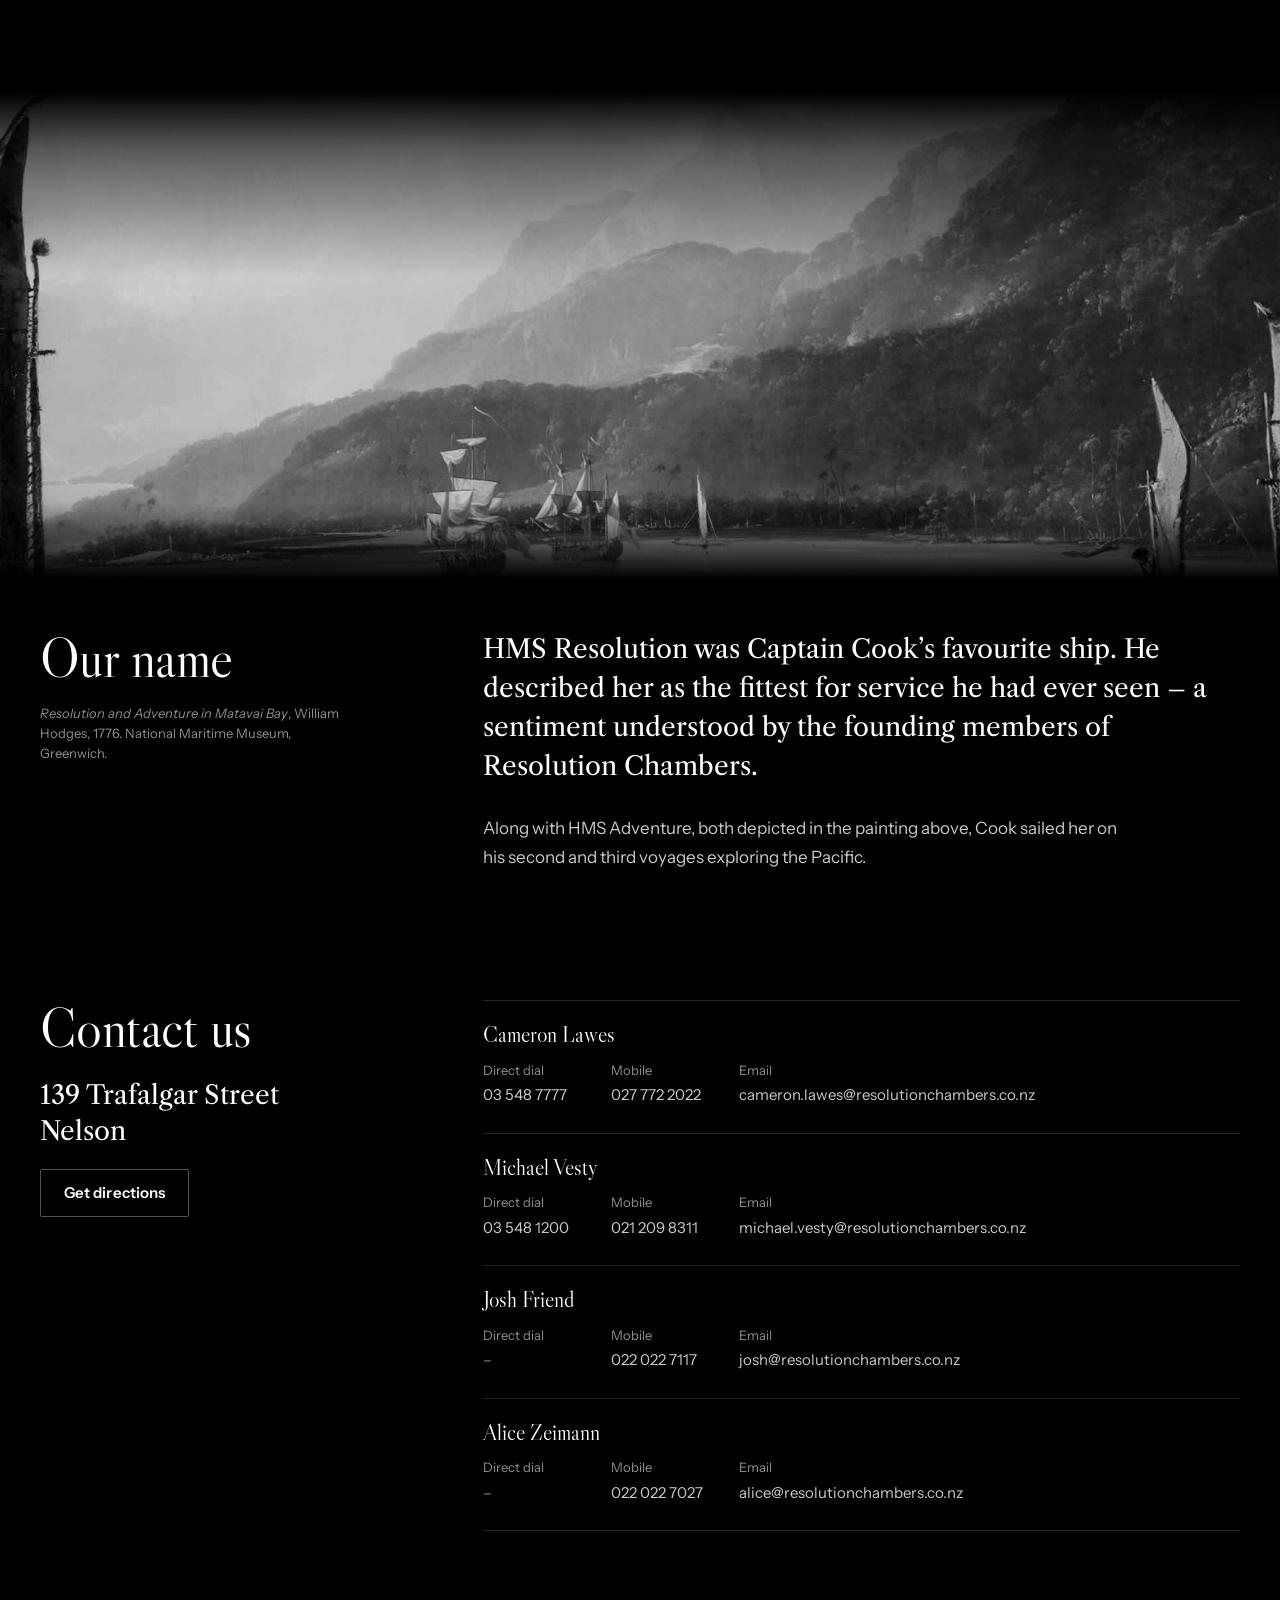
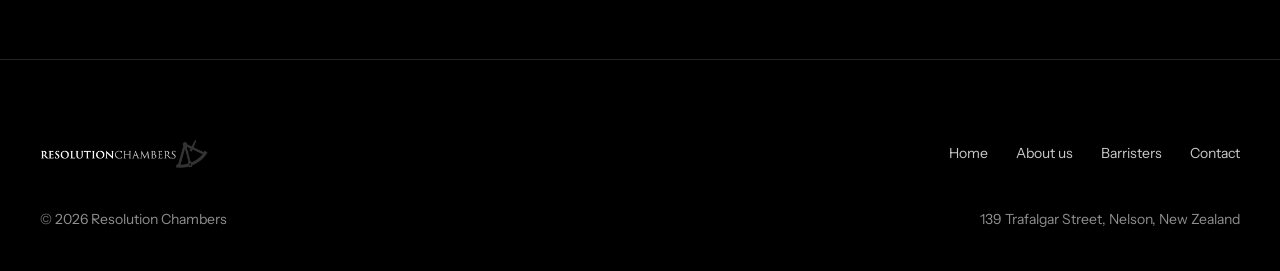
==== commit e08b6098: "Lead home hero with chambers name; update Cameron's practice areas - Home hero now opens with "Resol" ====
--- a/about-us/index.html
+++ b/about-us/index.html
@@ -83,10 +83,11 @@
           <p class="note">We apply that philosophy across our range of specialised practice areas.</p>
         </div>
         <ul class="areas">
-        <li><span class="area-name">Criminal</span><span class="area-who"><a href="../cameron-lawes/">Cameron Lawes</a>, <a href="../michael-vesty/">Michael Vesty</a>, <a href="../josh-friend/">Josh Friend</a>, <a href="../alice-zeimann/">Alice Zeimann</a></span></li>
+        <li><span class="area-name">Criminal</span><span class="area-who"><a href="../michael-vesty/">Michael Vesty</a>, <a href="../josh-friend/">Josh Friend</a>, <a href="../alice-zeimann/">Alice Zeimann</a></span></li>
         <li><span class="area-name">Family and relationship property</span><span class="area-who"><a href="../cameron-lawes/">Cameron Lawes</a>, <a href="../alice-zeimann/">Alice Zeimann</a></span></li>
         <li><span class="area-name">Youth advocacy</span><span class="area-who"><a href="../michael-vesty/">Michael Vesty</a>, <a href="../alice-zeimann/">Alice Zeimann</a></span></li>
         <li><span class="area-name">Civil and commercial litigation</span><span class="area-who"><a href="../cameron-lawes/">Cameron Lawes</a></span></li>
+        <li><span class="area-name">Mediation</span><span class="area-who"><a href="../cameron-lawes/">Cameron Lawes</a></span></li>
         <li><span class="area-name">Alternative dispute resolution</span><span class="area-who"><a href="../contact/">Contact us to discuss</a></span></li>
       </ul>
       </div>
--- a/assets/css/site.css
+++ b/assets/css/site.css
@@ -424,12 +424,22 @@
 
 .hero-title .line > span { display: block; }
 
+/* The chambers' motto sits under the name, smaller and quieter */
+.hero-byline {
+  max-width: 30em;
+  margin-top: 24px;
+  color: var(--stone);
+  font: italic 400 var(--lede)/1.45 var(--serif);
+}
+
 .hero-sub {
   max-width: 40ch;
   margin-top: 28px;
   font-size: clamp(1.0625rem, 1rem + 0.3vw, 1.25rem);
   line-height: 1.6;
 }
+
+.hero-byline + .hero-sub { margin-top: 16px; }
 
 .hero-actions { margin-top: 32px; }
 
